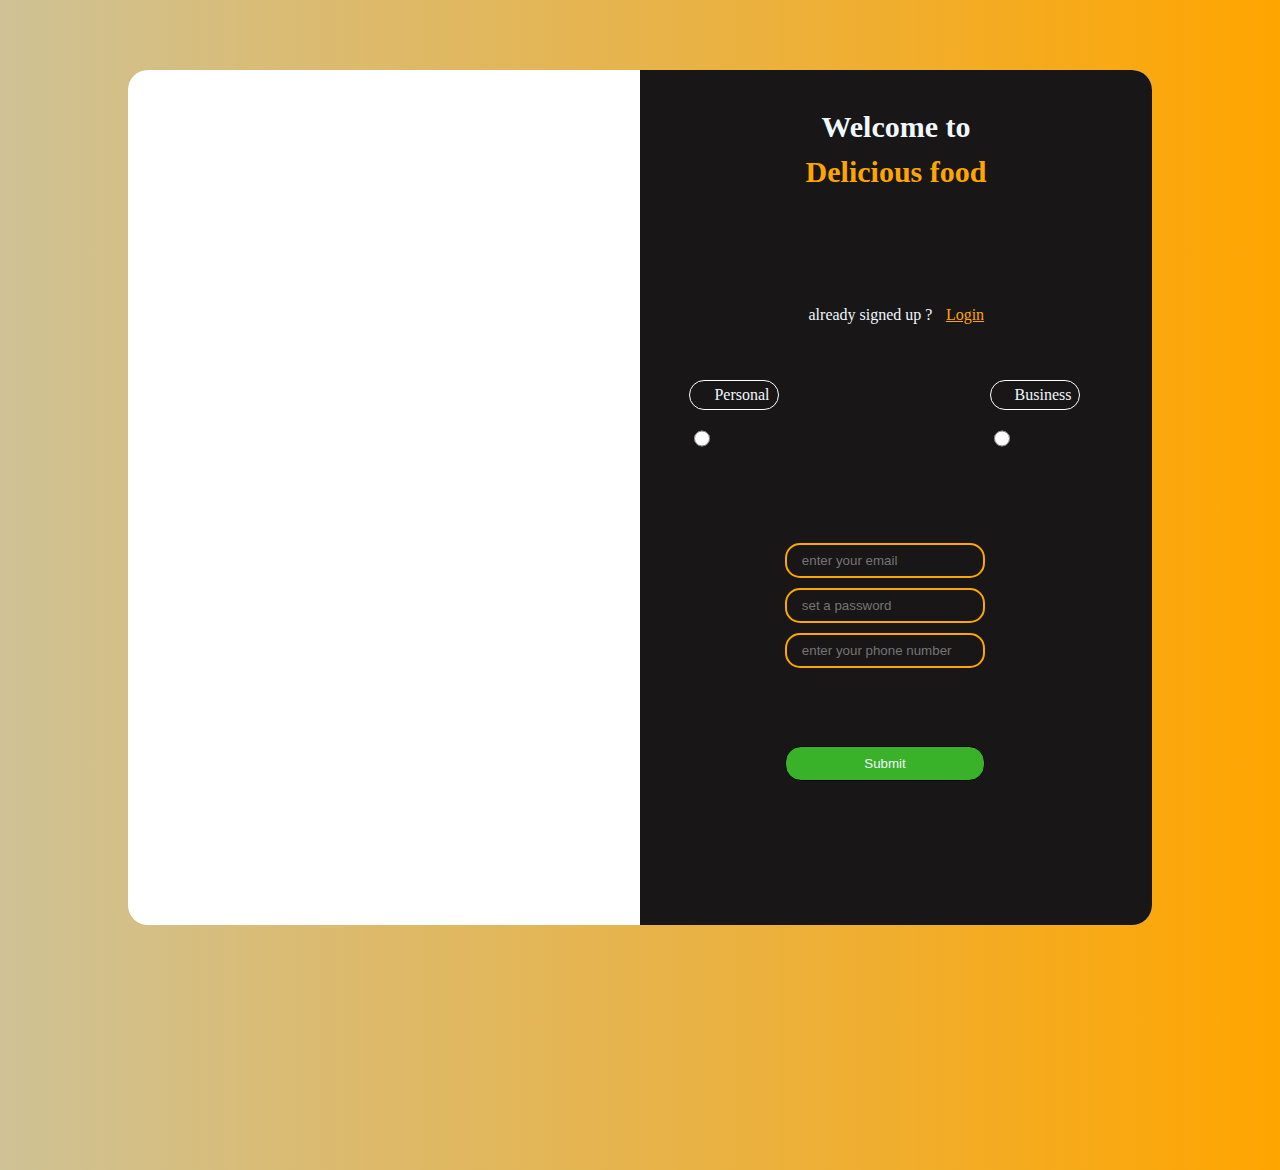
==== index.html @ 780a9ce7 "Update and rename signup.html to index.html" ====
<!DOCTYPE html>
    <html lang="en">
            <head>
                <meta charset="UTF-8">
                <meta name="viewport" content="width=device-width, initial-scale=1.0">
                <title>yasin</title>
                <link href="style.css" type="text/css" rel="stylesheet">
                <link rel="preconnect" href="https://fonts.googleapis.com">
                <link rel="preconnect" href="https://fonts.gstatic.com" crossorigin><link href="https://fonts.googleapis.com/css2?family=Boogaloo&family=Dancing+Script:wght@500;600;700&family=Lacquer&family=Rubik+Gemstones&family=Rubik+Spray+Paint&family=Special+Elite&display=swap" rel="stylesheet">
                <link rel="stylesheet" href="https://cdnjs.cloudflare.com/ajax/libs/font-awesome/4.7.0/css/font-awesome.min.css">
            </head>

            <body>
                
                <div class="container">

                    <div class="sign-up full-sign">

                        <div class="left-box pic">

                        </div>

                        <div class="right-box inform">

                            <h3 class="well">Welcome to</h3>
                            <h2 class="del">Delicious food</h2>
                            <p class="login">already signed up ?</p> <a target="_blank" class="login-link" href="../New folder (4)/log.html"><span class="trxt-link">Login</span></a> 
                            
                            <div class="personal">
                                <p class="label-pers">Personal</p> 
                            
                            </div>
                            <input class="pers" type="radio" size="10px" width="15px" height="15px">

                             <div class="bisnes">
                                <p class="label-bis">Business</p>
                             
                             </div>

                             <input class="bis" type="radio" >

                             <div class="mailbox">
                                <input class="email" type="email" name="email" id="email" placeholder="    enter your email">
                             </div>
                             
                             <div class="passbox">
                                <input type="password" name="pass" id="pass" class="pass" placeholder="    set a password">
                             </div>

                             <div class="phone">
                                <input type="tel" name="num" id="num" class="num" placeholder="    enter your phone number">
                             </div>

                             <button type="submit" class="but">Submit</button>



                        </div>

                    </div>

                </div>    

            </body>
---- style.css ----
*{
    padding: 0;
    margin: 0;
    box-sizing: border-box;

}

@font-face {
    font-family: 'yasin-2';
    src: url('./Shabnam-Light.eot') format('eot') , url('./Shabnam-Light.woff') format('woff') ,
     url('./Shabnam-Light.woff2') format('woff2');
}

body{
    font-family: 'yasin-2';
    background-color: rgb(116, 22, 22);

}

.container{
    background-color: rgb(17, 0, 255);
    /* width: 300px; height: 300px; */
    display: grid;
    grid-template-columns:  repeat(10, 1fr);
    grid-template-rows: 130vh repeat(4 , 1fr);
    background-image: linear-gradient(to left , orange , rgb(207, 194, 150) ) , url('Untitled.png');
}

.full-sign{
    grid-column: 2/10;
    display: grid;
    grid-template-columns:  repeat(6, 1fr);
    grid-template-rows:  repeat(4 , 1fr);
    background-color: rgb(255, 255, 255);
    height: 95vh;
    margin-top: 70px;
    border-radius: 20px;
    
}

.pic{
    grid-column: 1/4;
    grid-row: 1/5;
    background-image: url('food.jpg');
    background-size: cover;
    border-radius: 20px;
    border-bottom-right-radius: 0;
    border-top-right-radius: 0;
    opacity:0.;

}

.inform{
    grid-column: 4/7;
    grid-row: 1/5;
    background-color: rgb(24, 22, 22);
    border-radius: 20px;
    border-bottom-left-radius: 0;
    border-top-left-radius: 0;
    display: grid;
    grid-template-columns: repeat(4,1fr);
    grid-template-rows: repeat(4 , 1fr);
    
}

.well{
    color: aliceblue;
    text-align: center;
    grid-column: 1/5;
    margin-top: 40px;
    font-family: 'yasin-2';
    font-size: 30px;
    grid-row: 1/2;

}

.del{
    color: orange;
    text-align: center;
    grid-column: 1/5;
    margin-top: 85px;
    font-family: 'yasin-2';
    font-size: 30px;
    grid-row: 1/2;
    
}

.login{
    color: aliceblue;
    grid-column: 1/5;
    grid-row: 2/3;
    text-align: center;
    margin-top: 22px;
    margin-right: 51px;
}

.login-link{
    color: orange;
    grid-column: 1/5;
    grid-row: 2/3;
    text-align: center;
    margin-top: 22px;
    margin-left: 138px;
    
}

.personal{
    width: 90px;
    height: 30px;
    border: 5px  white;
    grid-column: 1/5;
    grid-row: 2/3;
    border: 1px solid white;
    margin-top: 96px;
    margin-left: 49px;
    text-align: left;
    border-radius: 15px;
    transition: 0.3s;
    
}

.pers{
    grid-row: 2/3;
    grid-column: 1/5;
    text-align: center;
    /* size: 1px; */
    width: 16px;
    margin-top: 95px;
    margin-left: 54px
}

.label-pers{
    color: aliceblue;
    grid-column: 1/5;
    grid-row: 2/3;
    text-align: center;
    margin-top: 5px;
    margin-right: -16px;
}

.label-bis{
    color: aliceblue;
    grid-column: 1/5;
    grid-row: 2/3;
    text-align: center;
    margin-top: 5px;
    margin-right: -16px;
    border: 5px white

}

.bis{
    grid-row: 2/3;
    grid-column: 1/5;
    text-align: center;
    /* size: 1px; */
    width: 16px;
    margin-top: 95px;
    margin-left: 354px;
    
}



.bisnes{
    width: 90px;
    height: 30px;
    border: 5px  white;
    grid-column: 1/5;
    grid-row: 2/3;
    border: 1px solid white;
    margin-top: 96px;
    margin-left: 350px;
    text-align: center;
    border-radius: 15px;
    transition: 0.3s;
    
}

.personal:hover{
    border-color: orange;
    cursor:pointer;
}



.bisnes:hover{
    border-color: orange;
    cursor:pointer;
}

.mailbox{
    grid-column: 1/5;
    grid-row: 3/4;
    margin-left: 145px;
    margin-top: 45px;
    border-radius: 55px solid white;
    
}

.passbox{
    grid-column: 1/5;
    grid-row: 3/4;
    margin-left: 145px;
    margin-top: 90px;
    border-radius: 55px solid white;
    
}

.pass{
    width: 200px; height: 35px;
    border-radius: 15px;
    background-color:  rgb(24, 22, 22);
    border: 2px solid orange; 
    color: aliceblue;
}

.email{
    width: 200px; height: 35px;
    border-radius: 15px;
    background-color:  rgb(24, 22, 22);
    border: 2px solid orange;
    color: aliceblue;
}

.phone{
    grid-column: 1/5;
    grid-row: 3/4;
    margin-left: 145px;
    margin-top: 135px;
    border-radius: 55px solid white;
}

.num{
    width: 200px; height: 35px;
    border-radius: 15px;
    background-color:  rgb(24, 22, 22);
    border: 2px solid orange;
    color: aliceblue;
}

.but{
    grid-row: 4/5;
    grid-column: 1/5;
    width: 200px; height: 35px;
    margin-left: 145px;
    margin-top: 35px;
    border-radius: 16px;
    background-color: rgb(57, 177, 41);
    border: 1px solid black;
    color: aliceblue;
    transition: 0.3s;
}

.but:hover{
    cursor: pointer;
    transform: scale(1.03);
}
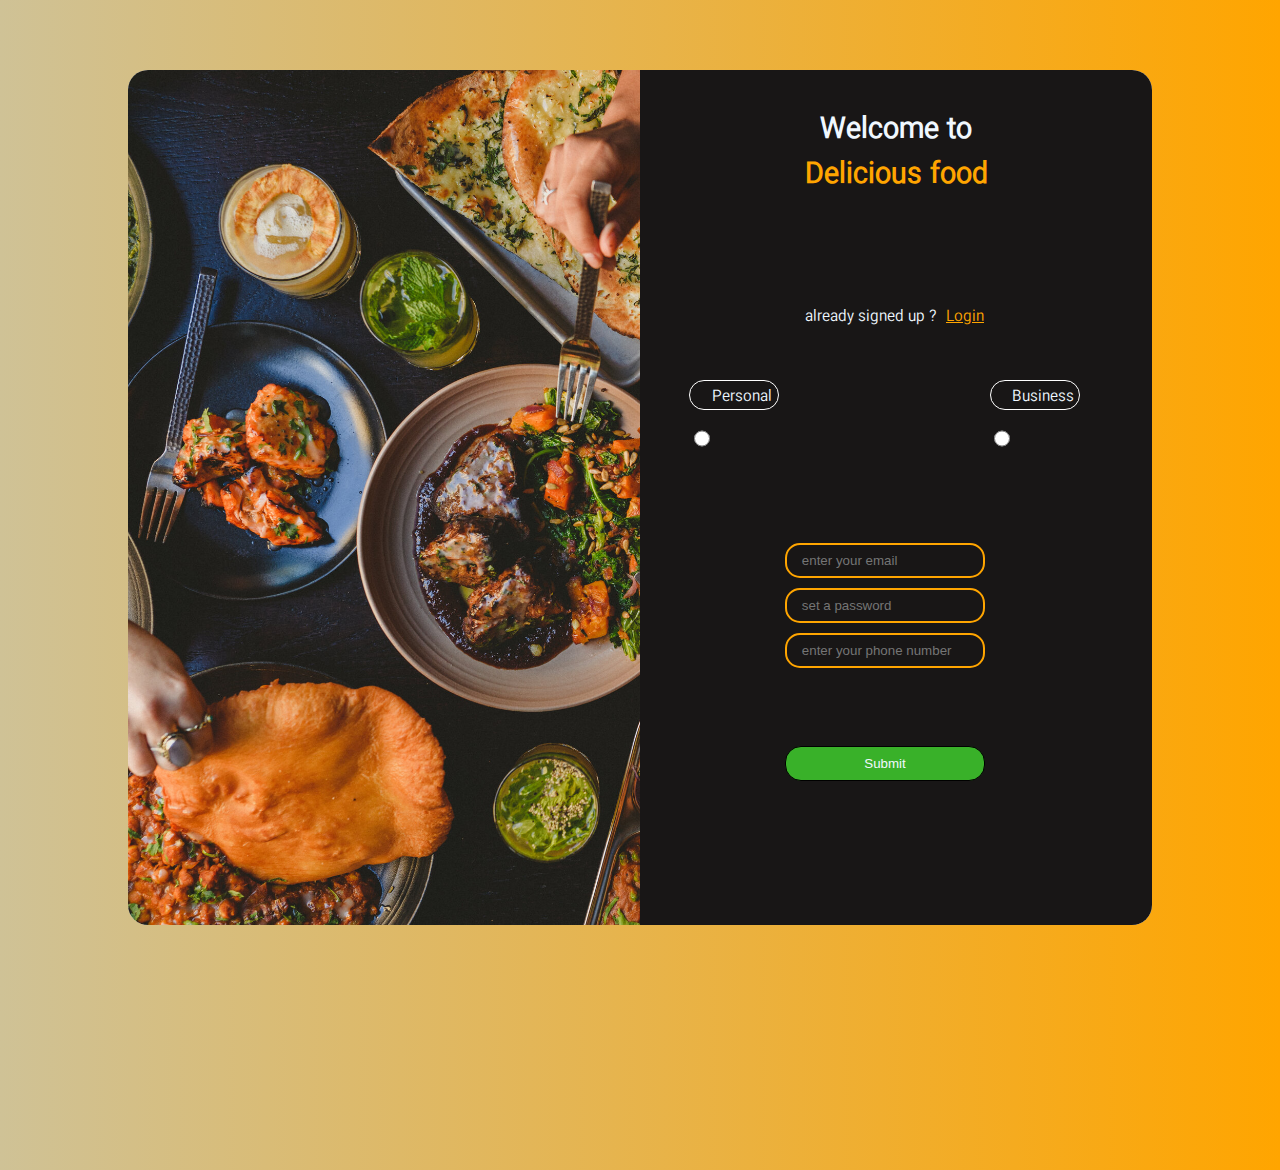
==== commit 1c48af25: "Update index.html" ====
--- a/index.html
+++ b/index.html
@@ -24,7 +24,7 @@
 
                             <h3 class="well">Welcome to</h3>
                             <h2 class="del">Delicious food</h2>
-                            <p class="login">already signed up ?</p> <a target="_blank" class="login-link" href="../New folder (4)/log.html"><span class="trxt-link">Login</span></a> 
+                            <p class="login">already signed up ?</p> <a target="_blank" class="login-link" href="https://yasin232332.github.io/yasin-signup/"><span class="trxt-link">Login</span></a> 
                             
                             <div class="personal">
                                 <p class="label-pers">Personal</p> 
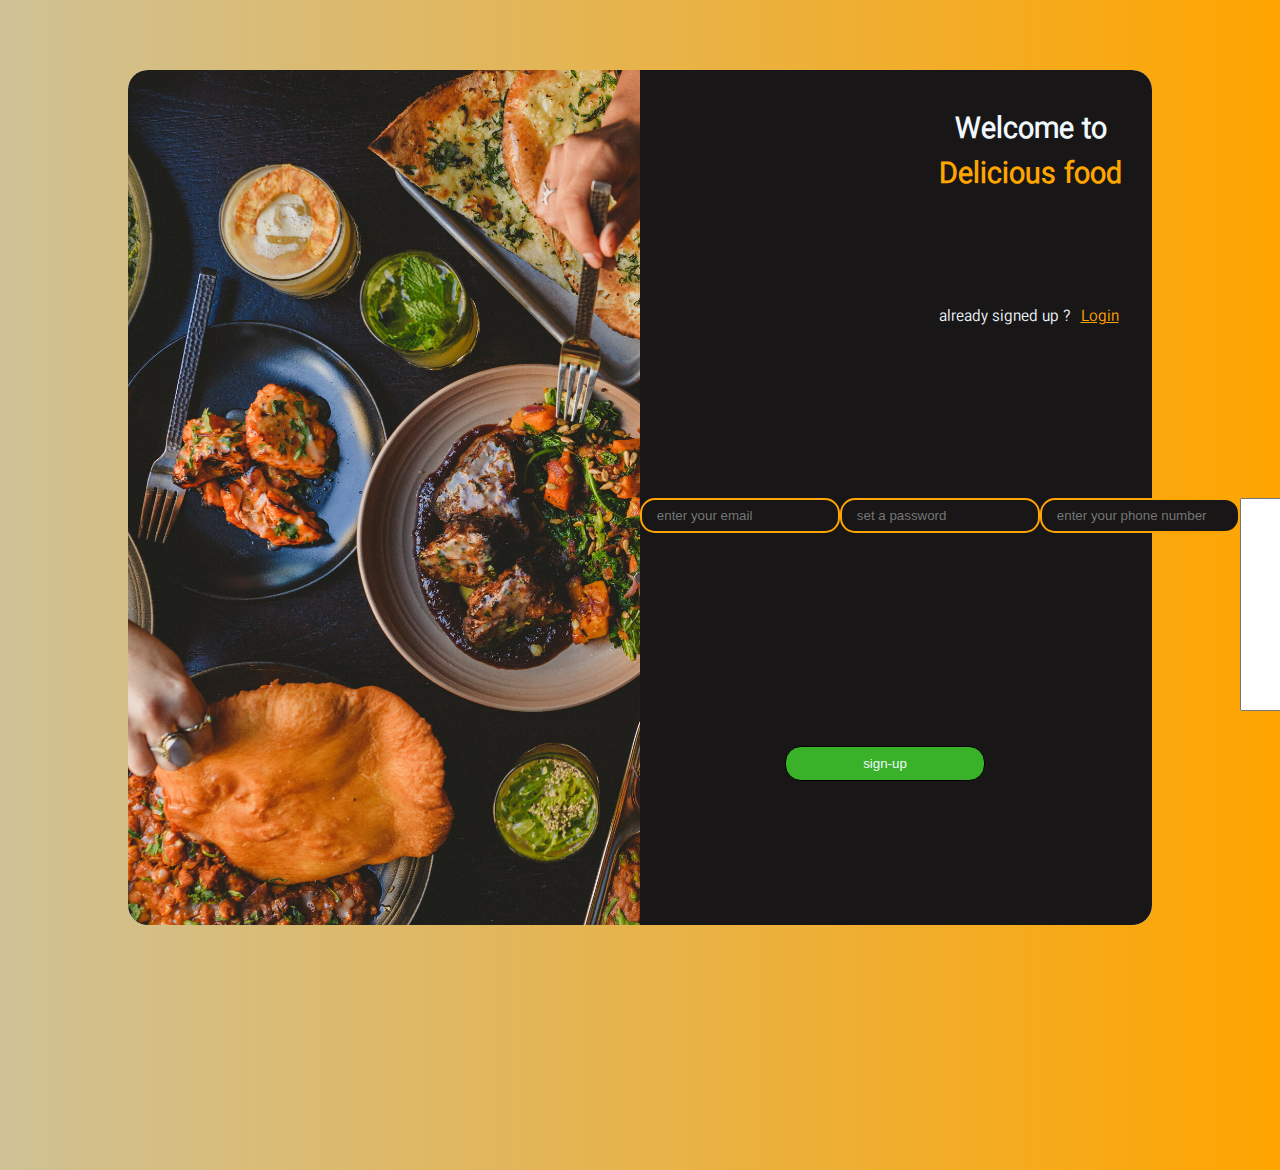
==== commit c0fe1a78: "Update index.html" ====
--- a/index.html
+++ b/index.html
@@ -12,7 +12,7 @@
 
             <body>
                 
-                <div class="container">
+               <div class="container">
 
                     <div class="sign-up full-sign">
 
@@ -24,34 +24,26 @@
 
                             <h3 class="well">Welcome to</h3>
                             <h2 class="del">Delicious food</h2>
-                            <p class="login">already signed up ?</p> <a target="_blank" class="login-link" href="https://yasin232332.github.io/yasin-signup/"><span class="trxt-link">Login</span></a> 
+                            <p class="login">already signed up ?</p> <a target="_blank" class="login-link" href="../New folder (4)/log in.html">
+                                <span class="trxt-link">Login</span></a> 
                             
-                            <div class="personal">
-                                <p class="label-pers">Personal</p> 
-                            
-                            </div>
-                            <input class="pers" type="radio" size="10px" width="15px" height="15px">
+                             
 
-                             <div class="bisnes">
-                                <p class="label-bis">Business</p>
+                             <input class="email" type="email" name="email" id="email" placeholder="    enter your email">
+
+                             <input type="password" name="pass" id="pass" class="pass" placeholder="    set a password">
+
+                             <input type="tel" name="num" id="num" class="num" placeholder="    enter your phone number">
+
+                             <button type="submit" class="but">sign-up</button>
                              
-                             </div>
+                             <input class="list-g" type="text" list="gender" placeholder="                 your gender">
 
-                             <input class="bis" type="radio" >
-
-                             <div class="mailbox">
-                                <input class="email" type="email" name="email" id="email" placeholder="    enter your email">
-                             </div>
-                             
-                             <div class="passbox">
-                                <input type="password" name="pass" id="pass" class="pass" placeholder="    set a password">
-                             </div>
-
-                             <div class="phone">
-                                <input type="tel" name="num" id="num" class="num" placeholder="    enter your phone number">
-                             </div>
-
-                             <button type="submit" class="but">Submit</button>
+                             <datalist class="list-f" id="gender">
+                                <option class="list-v">Male</option>
+                                <option class="list-v">Famale</option>
+                                <option class="list-v">Other</option>
+                             </datalist>
 
 
 
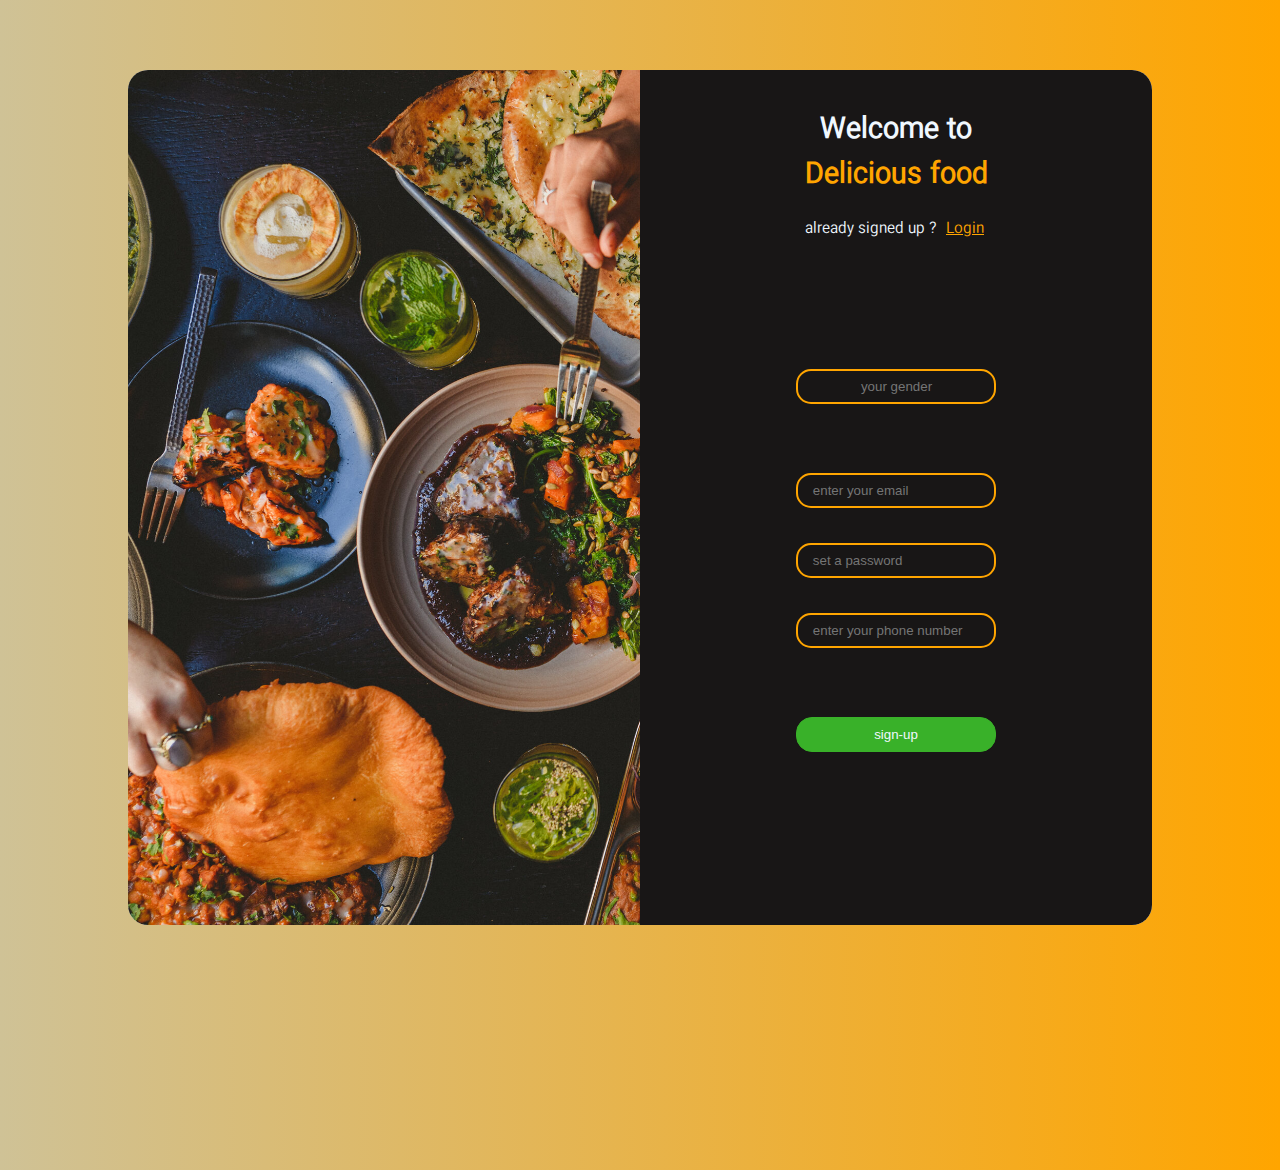
==== commit b55964b8: "Update index.html" ====
--- a/index.html
+++ b/index.html
@@ -24,7 +24,7 @@
 
                             <h3 class="well">Welcome to</h3>
                             <h2 class="del">Delicious food</h2>
-                            <p class="login">already signed up ?</p> <a target="_blank" class="login-link" href="../New folder (4)/log in.html">
+                            <p class="login">already signed up ?</p> <a target="_blank" class="login-link" href="https://yasin232332.github.io/yasin-signup">
                                 <span class="trxt-link">Login</span></a> 
                             
                              
--- a/style.css
+++ b/style.css
@@ -23,7 +23,7 @@
     display: grid;
     grid-template-columns:  repeat(10, 1fr);
     grid-template-rows: 130vh repeat(4 , 1fr);
-    background-image: linear-gradient(to left , orange , rgb(207, 194, 150) ) , url('Untitled.png');
+    background-image: linear-gradient(to left , orange , rgb(207, 194, 150) ) , url('./Untitled.png');
 }
 
 .full-sign{
@@ -38,10 +38,11 @@
     
 }
 
+
 .pic{
     grid-column: 1/4;
     grid-row: 1/5;
-    background-image: url('food.jpg');
+    background-image: url('./food.jpg');
     background-size: cover;
     border-radius: 20px;
     border-bottom-right-radius: 0;
@@ -59,7 +60,7 @@
     border-top-left-radius: 0;
     display: grid;
     grid-template-columns: repeat(4,1fr);
-    grid-template-rows: repeat(4 , 1fr);
+    grid-template-rows: repeat(8 , 1fr);
     
 }
 
@@ -213,6 +214,10 @@
     background-color:  rgb(24, 22, 22);
     border: 2px solid orange; 
     color: aliceblue;
+    grid-column: 2/4;
+    grid-row: 6/5;
+    align-self: center;
+    justify-self: center;
 }
 
 .email{
@@ -221,6 +226,10 @@
     background-color:  rgb(24, 22, 22);
     border: 2px solid orange;
     color: aliceblue;
+    grid-column: 2/4;
+    grid-row: 4/5;
+    align-self: end;
+    justify-self: center;
 }
 
 .phone{
@@ -237,19 +246,49 @@
     background-color:  rgb(24, 22, 22);
     border: 2px solid orange;
     color: aliceblue;
+    grid-column: 2/4;
+    grid-row: 7/6;
+    justify-self: center;
+}
+
+.list-g{
+    grid-column: 2/4;
+    grid-row: 3/4;
+    justify-self: center;
+    align-self: end;
+    width: 200px; height:35px;
+    border-radius: 15px;
+    background-color: rgb(24, 22, 22);
+    border: 2px solid orange;
+}
+
+@media screen and (max-width:757px) {
+    .pic{
+        visibility: hidden;
+    }
+
+    .inform{
+        grid-column:1/10;
+        border-top-left-radius: 20px ;
+        border-bottom-left-radius: 20px;
+    }
+
+    
 }
 
 .but{
-    grid-row: 4/5;
+    grid-row: 7/8;
     grid-column: 1/5;
     width: 200px; height: 35px;
-    margin-left: 145px;
-    margin-top: 35px;
+    /* margin-left: 145px;
+    margin-top: 35px; */
     border-radius: 16px;
     background-color: rgb(57, 177, 41);
-    border: 1px solid black;
+    border: 0.5px solid rgb(57, 177, 41);
     color: aliceblue;
     transition: 0.3s;
+    align-self: start;
+    justify-self: center;
 }
 
 .but:hover{
